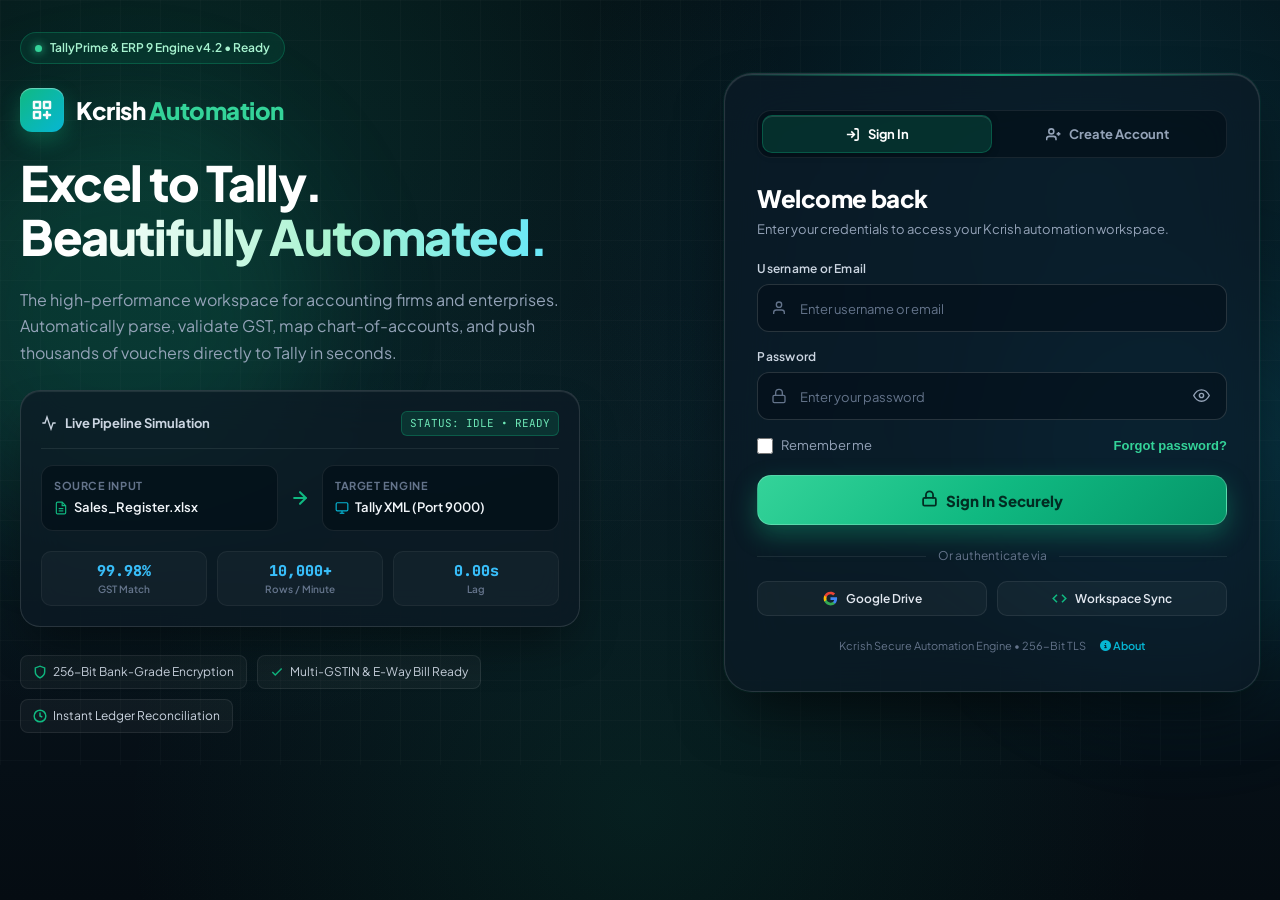
==== about.html @ c4dd58c1 "Refactor about.html structure and styles" ====
<!DOCTYPE html>
<html lang="en">
<head>
<meta charset="utf-8">
<meta name="viewport" content="width=device-width, initial-scale=1.0">
<meta name="description" content="Kcrish Automation Workspace - Architecture, Learnings & Functional Shortcuts">
<meta name="theme-color" content="#061219">
<title>Kcrish Workspace • About & Active Shortcuts</title>
<link rel="preconnect" href="https://fonts.googleapis.com">
<link rel="preconnect" href="https://fonts.gstatic.com" crossorigin>
<link href="https://fonts.googleapis.com/css2?family=Plus+Jakarta+Sans:wght@400;500;600;700;800&family=JetBrains+Mono:wght@400;600&display=swap" rel="stylesheet">
<link rel="stylesheet" href="https://cdnjs.cloudflare.com/ajax/libs/font-awesome/6.4.0/css/all.min.css">
<link rel="stylesheet" href="style.css">
<style>
/* Page-specific overrides */
.container-grid-about {
  max-width: 1300px; width: 100%; margin: 0 auto; display: grid; grid-template-columns: 1fr 1fr; gap: 24px;
}
.shortcut-table {
  width: 100%; border-collapse: collapse; margin-top: 10px; font-size: 13px;
}
.shortcut-table th, .shortcut-table td {
  padding: 10px 12px; border-bottom: 1px solid rgba(255, 255, 255, 0.06); text-align: left;
}
.shortcut-table th { color: var(--text-muted); font-size: 12px; background: rgba(3, 14, 23, 0.4); }
.shortcut-table tr:hover { background: rgba(16, 185, 129, 0.04); cursor: pointer; }
kbd {
  background: rgba(255, 255, 255, 0.1); border: 1px solid rgba(255, 255, 255, 0.2);
  padding: 3px 8px; border-radius: 6px; font-family: var(--font-mono); font-size: 11px; color: #34d399;
}
#shortcutToast {
  position: fixed; bottom: 24px; right: 24px; background: #064e3b; border: 1px solid #10b981;
  color: #ecfdf5; padding: 12px 20px; border-radius: 12px; font-size: 13px; font-weight: 600;
  box-shadow: 0 10px 25px rgba(0,0,0,0.5); display: none; z-index: 9999;
  animation: slideUp 0.3s ease;
}
@keyframes slideUp { from { transform: translateY(20px); opacity: 0; } to { transform: translateY(0); opacity: 1; } }
@media(max-width: 1000px) { .container-grid-about { grid-template-columns: 1fr; } }
</style>
</head>
<body class="page-loaded">

<!-- Permanent Locked Sidebar Injector via sidebar.js -->
<main class="main-content">
  <div class="app-container">
    
    <header class="dashboard-header">
      <div style="display: flex; align-items: center; gap: 14px;">
        <button class="sidebar-toggle-btn" id="sidebarToggle" title="Toggle Sidebar">
          <i class="fa-solid fa-bars"></i>
        </button>
        <div>
          <h1>Kcrish Automation Suite</h1>
          <p>Architecture &amp; Functional Shortcuts Hub</p>
        </div>
      </div>
      <div class="header-actions">
        <div class="sync-badge" id="userInfoDisplay">
          <span></span> <span id="userPathText">/Kcrish_Data/Users/Default/</span>
        </div>
        <button class="btn-logout" id="logoutBtnTop"><i class="fa-solid fa-right-from-bracket"></i> Logout</button>
      </div>
    </header>

    <div class="container-grid-about">
      <!-- Left Panel: Engineering Philosophy & Architecture Learnings -->
      <section class="card">
        <h3><i class="fa-solid fa-lightbulb" style="color:var(--primary)"></i> Engineering Philosophy &amp; Learnings</h3>
        <p>The <strong>Kcrish Automation Suite</strong> was architected to bridge the gap between irregular supplier spreadsheets and structured accounting databases without relying on fragile server connections.</p>
        
        <div class="highlight-box" style="background: rgba(3, 14, 23, 0.6); border-left: 4px solid var(--primary); padding: 14px 18px; border-radius: 0 12px 12px 0; margin: 16px 0; font-size: 13px; color: #cbd5e1;">
          <strong>Core Architectural Learning:</strong> Bypassing browser-to-desktop network ports in favor of <em>Client-side SheetJS Parsing + Standardized CSV Export</em> completely eliminates CORS errors and environment-specific security roadblocks.
        </div>

        <p><strong>System Stack &amp; Technologies:</strong></p>
        <div style="margin-top: 10px;">
          <span class="tech-badge" style="display: inline-block; background: rgba(6, 182, 212, 0.12); border: 1px solid rgba(6, 182, 212, 0.3); color: #67e8f9; padding: 4px 10px; border-radius: 6px; font-size: 11px; font-family: var(--font-mono); margin-right: 6px; margin-bottom: 8px;">Vanilla HTML5 &amp; CSS3</span>
          <span class="tech-badge" style="display: inline-block; background: rgba(6, 182, 212, 0.12); border: 1px solid rgba(6, 182, 212, 0.3); color: #67e8f9; padding: 4px 10px; border-radius: 6px; font-size: 11px; font-family: var(--font-mono); margin-right: 6px; margin-bottom: 8px;">SheetJS (XLSX) Engine</span>
          <span class="tech-badge" style="display: inline-block; background: rgba(6, 182, 212, 0.12); border: 1px solid rgba(6, 182, 212, 0.3); color: #67e8f9; padding: 4px 10px; border-radius: 6px; font-size: 11px; font-family: var(--font-mono); margin-right: 6px; margin-bottom: 8px;">Smart Auto-Mapper</span>
          <span class="tech-badge" style="display: inline-block; background: rgba(6, 182, 212, 0.12); border: 1px solid rgba(6, 182, 212, 0.3); color: #67e8f9; padding: 4px 10px; border-radius: 6px; font-size: 11px; font-family: var(--font-mono); margin-right: 6px; margin-bottom: 8px;">LocalStorage Sessions</span>
        </div>
      </section>

      <!-- Right Panel: Master Shortcuts Reference & Interactive Control -->
      <section class="card">
        <h3><i class="fa-solid fa-keyboard" style="color:var(--cyan)"></i> Suite Active Keyboard Shortcuts</h3>
        <p>Press any of the shortcut keys below to instantly navigate modules or trigger suite actions:</p>
        
        <table class="shortcut-table">
          <thead>
            <tr>
              <th>Module / Navigation</th>
              <th>Active Shortcut</th>
              <th>Function</th>
            </tr>
          </thead>
          <tbody>
            <tr onclick="location.href='dashboard.html'">
              <td>Dashboard</td>
              <td><kbd>Alt + D</kbd></td>
              <td>Jump to Analytics &amp; Overview</td>
            </tr>
            <tr onclick="location.href='converter.html'">
              <td>Converter</td>
              <td><kbd>Alt + C</kbd></td>
              <td>Open Excel Normalizer</td>
            </tr>
            <tr onclick="location.href='ledger.html'">
              <td>Ledgers</td>
              <td><kbd>Alt + L</kbd></td>
              <td>Manage Party Heads</td>
            </tr>
            <tr onclick="location.href='masters.html'">
              <td>Masters</td>
              <td><kbd>Alt + M</kbd></td>
              <td>Database &amp; Inventories</td>
            </tr>
            <tr onclick="location.href='purchase.html'">
              <td>Purchase Hub</td>
              <td><kbd>Alt + P</kbd></td>
              <td>Bulk Transaction Processor</td>
            </tr>
            <tr onclick="location.href='restore.html'">
              <td>Restore Hub</td>
              <td><kbd>Alt + R</kbd></td>
              <td>Session &amp; Backup Manager</td>
            </tr>
            <tr onclick="triggerLogout()">
              <td>Secure Logout</td>
              <td><kbd>Alt + Q</kbd></td>
              <td>Clear session and exit</td>
            </tr>
          </tbody>
        </table>

        <div class="highlight-box" style="border-left-color: var(--cyan); margin-top: 18px; background: rgba(3, 14, 23, 0.6); padding: 14px 18px; border-radius: 0 12px 12px 0; font-size: 13px; color: #cbd5e1;">
          <em>Tip:</em> All shortcut keys are globally active across the suite modules when using <kbd>Alt</kbd> modifier keys.
        </div>
      </section>
    </div>

  </div>
</main>

<div id="shortcutToast">Action Triggered!</div>

<script src="sidebar.js"></script>
<script>
  document.addEventListener("DOMContentLoaded", () => {
    const username = localStorage.getItem('client_username');
    const userFolder = localStorage.getItem('active_user_folder');

    if (!username) {
      window.location.href = 'index.html';
      return;
    }

    const userPathElem = document.getElementById('userPathText');
    if(userPathElem) {
      userPathElem.textContent = userFolder || '/Kcrish_Data/Users/Default/';
    }
  });

  function triggerLogout() {
    localStorage.removeItem('client_username');
    localStorage.removeItem('active_user_folder');
    window.location.href = 'index.html';
  }

  document.getElementById('logoutBtnTop')?.addEventListener('click', triggerLogout);

  // Sidebar toggle handler
  document.getElementById('sidebarToggle')?.addEventListener('click', () => {
    document.body.classList.toggle('sidebar-collapsed');
  });

  function showToast(msg) {
    const toast = document.getElementById('shortcutToast');
    if(!toast) return;
    toast.textContent = msg;
    toast.style.display = 'block';
    setTimeout(() => { toast.style.display = 'none'; }, 2000);
  }

  // Active Keyboard Shortcut Listeners (Functional Shortcuts)
  window.addEventListener('keydown', (e) => {
    if (e.altKey) {
      const key = e.key.toLowerCase();
      if (key === 'd') {
        e.preventDefault();
        showToast('Shortcut Alt+D: Opening Dashboard...');
        setTimeout(() => location.href = 'dashboard.html', 400);
      } else if (key === 'c') {
        e.preventDefault();
        showToast('Shortcut Alt+C: Opening Converter...');
        setTimeout(() => location.href = 'converter.html', 400);
      } else if (key === 'l') {
        e.preventDefault();
        showToast('Shortcut Alt+L: Opening Ledgers...');
        setTimeout(() => location.href = 'ledger.html', 400);
      } else if (key === 'm') {
        e.preventDefault();
        showToast('Shortcut Alt+M: Opening Masters...');
        setTimeout(() => location.href = 'masters.html', 400);
      } else if (key === 'p') {
        e.preventDefault();
        showToast('Shortcut Alt+P: Opening Purchase Hub...');
        setTimeout(() => location.href = 'purchase.html', 400);
      } else if (key === 'r') {
        e.preventDefault();
        showToast('Shortcut Alt+R: Opening Restore Hub...');
        setTimeout(() => location.href = 'restore.html', 400);
      } else if (key === 'q') {
        e.preventDefault();
        showToast('Shortcut Alt+Q: Logging out...');
        setTimeout(() => triggerLogout(), 400);
      }
    }
  });
</script>
</body>
</html>
---- style.css ----
:root {
  --primary: #3b82f6;
  --primary-hover: #2563eb;
  --success: #10b981;
  --success-hover: #059669;
  --cyan: #06b6d4;
  --text-dark: #f8fafc;
  --text-muted: #94a3b8;
  --text-dim: #64748b;
  --border-glass: rgba(255, 255, 255, 0.12);
  --bg-glass: rgba(15, 23, 42, 0.85);
  --card-glass: rgba(30, 41, 59, 0.65);
  --sidebar-width: 260px;
  --radius: 20px;
}

* { box-sizing: border-box; margin: 0; padding: 0; }

html, body {
  width: 100%;
  min-height: 100vh;
  overflow-x: hidden;
}

body {
  font-family: 'Inter', system-ui, -apple-system, sans-serif;
  background-color: #090d16;
  background-image: 
    radial-gradient(circle at 10% 20%, rgba(59, 130, 246, 0.15) 0%, transparent 40%),
    radial-gradient(circle at 90% 80%, rgba(16, 185, 129, 0.12) 0%, transparent 40%),
    linear-gradient(180deg, #060a12 0%, #090d16 100%);
  background-attachment: fixed;
  color: var(--text-dark);
  display: flex;
  opacity: 0;
  transform: translateY(6px);
  transition: opacity 0.35s ease, transform 0.35s ease;
}

body.page-loaded {
  opacity: 1;
  transform: translateY(0);
}

body.page-exiting {
  opacity: 0;
  transform: translateY(-6px);
}

/* PERMANENT LOCKED SIDEBAR STYLING */
.sidebar {
  width: var(--sidebar-width);
  background: rgba(10, 22, 31, 0.95);
  border-right: 1px solid var(--border-glass);
  backdrop-filter: blur(25px);
  -webkit-backdrop-filter: blur(25px);
  display: flex;
  flex-direction: column;
  padding: 20px 14px;
  position: fixed;
  top: 0;
  left: 0;
  height: 100vh;
  z-index: 50;
  overflow-y: auto;
  box-shadow: 10px 0 30px rgba(0, 0, 0, 0.5);
  transition: width 0.3s ease;
}

.brand-area {
  display: flex;
  align-items: center;
  gap: 12px;
  padding-bottom: 16px;
  border-bottom: 1px solid var(--border-glass);
  margin-bottom: 16px;
}

.brand-logo {
  width: 40px; height: 40px; border-radius: 12px;
  background: linear-gradient(135deg, #10b981, #06b6d4);
  display: flex; align-items: center; justify-content: center;
  font-weight: 800; color: #022c22; font-size: 15px;
  box-shadow: 0 6px 20px rgba(16, 185, 129, 0.3);
  flex-shrink: 0;
}

.brand-title {
  font-size: 15px; font-weight: 800; color: #fff; letter-spacing: -0.01em; white-space: nowrap;
}
.brand-subtitle {
  font-size: 10px; color: var(--text-muted); white-space: nowrap;
}

/* User Account Widget inside Sidebar */
.sidebar-user-btn {
  background: rgba(16, 185, 129, 0.08);
  border: 1px solid rgba(16, 185, 129, 0.25);
  border-radius: 12px;
  padding: 10px 12px;
  display: flex;
  align-items: center;
  justify-content: space-between;
  cursor: pointer;
  transition: all 0.2s;
  margin-bottom: 16px;
  color: #6ee7b7;
  font-family: inherit;
  width: 100%;
}
.sidebar-user-btn:hover {
  background: rgba(16, 185, 129, 0.15);
  border-color: rgba(16, 185, 129, 0.4);
  color: #fff;
}
.user-info-left {
  display: flex; align-items: center; gap: 8px; overflow: hidden;
}
.user-avatar-icon {
  width: 28px; height: 28px; border-radius: 50%; background: rgba(6, 182, 212, 0.2);
  display: flex; align-items: center; justify-content: center; color: var(--cyan); font-size: 12px; flex-shrink: 0;
}
.user-name-text {
  font-size: 12px; font-weight: 700; white-space: nowrap; overflow: hidden; text-overflow: ellipsis; max-width: 110px;
}

/* Sidebar Menu Navigation */
.menu-section-title {
  font-size: 9px; text-transform: uppercase; letter-spacing: 0.1em; color: var(--text-dim); font-weight: 700; margin: 8px 0 6px 8px;
}

.sidebar-nav {
  display: flex;
  flex-direction: column;
  gap: 4px;
}

.sidebar-link {
  display: flex;
  align-items: center;
  gap: 12px;
  padding: 10px 12px;
  border-radius: 10px;
  color: var(--text-muted);
  font-size: 13px;
  font-weight: 600;
  text-decoration: none;
  transition: all 0.2s ease;
  border: 1px solid transparent;
  white-space: nowrap;
}

.sidebar-link i {
  font-size: 14px;
  width: 18px;
  text-align: center;
  color: var(--text-dim);
  transition: color 0.2s;
  flex-shrink: 0;
}

.sidebar-link:hover, .sidebar-link.active {
  background: rgba(16, 185, 129, 0.12);
  border-color: rgba(16, 185, 129, 0.35);
  color: #fff;
}

.sidebar-link:hover i, .sidebar-link.active i {
  color: #34d399;
}

/* Sidebar Collapse Modifier (Icon-Only Mode via Toggle) */
body.sidebar-collapsed .sidebar {
  width: 72px;
  padding: 16px 8px;
}
body.sidebar-collapsed .brand-title,
body.sidebar-collapsed .brand-subtitle,
body.sidebar-collapsed .menu-section-title,
body.sidebar-collapsed .sidebar-link span,
body.sidebar-collapsed .user-name-text,
body.sidebar-collapsed .sidebar-user-btn i:last-child {
  display: none !important;
}
body.sidebar-collapsed .main-content {
  margin-left: 72px;
}
body.sidebar-collapsed .sidebar-user-btn {
  justify-content: center;
  padding: 10px;
}
body.sidebar-collapsed .sidebar-link {
  justify-content: center;
  padding: 11px;
}
body.sidebar-collapsed .brand-area {
  justify-content: center;
}

/* MAIN CONTENT CONTAINER */
.main-content {
  margin-left: var(--sidebar-width);
  flex: 1;
  display: flex;
  flex-direction: column;
  min-height: 100vh;
  padding: 28px;
  box-sizing: border-box;
  transition: margin-left 0.3s ease;
  max-width: calc(100% - var(--sidebar-width));
}

body.sidebar-collapsed .main-content {
  max-width: calc(100% - 72px);
}

.app-container { 
  width: 100%; 
  max-width: 1300px; 
  margin: 0 auto; 
  position: relative;
  z-index: 2;
  box-sizing: border-box;
  animation: pageSlideUp 0.5s cubic-bezier(0.16, 1, 0.3, 1) forwards;
}

@keyframes pageSlideUp {
  from { opacity: 0; transform: translateY(15px); }
  to { opacity: 1; transform: translateY(0); }
}

/* TOP HEADER BAR */
.dashboard-header {
  background: var(--bg-glass);
  backdrop-filter: blur(16px);
  -webkit-backdrop-filter: blur(16px);
  color: white; 
  padding: 20px 32px; 
  border-radius: var(--radius);
  display: flex; 
  justify-content: space-between; 
  align-items: center; 
  margin-bottom: 24px;
  box-shadow: 0 10px 30px rgba(0, 0, 0, 0.4);
  border: 1px solid var(--border-glass);
  width: 100%;
  box-sizing: border-box;
}

.sidebar-toggle-btn {
  background: rgba(255, 255, 255, 0.06);
  border: 1px solid var(--border-glass);
  color: var(--text-dark);
  width: 36px; height: 36px;
  border-radius: 10px;
  cursor: pointer;
  display: flex; align-items: center; justify-content: center;
  transition: background 0.2s;
  margin-right: 14px;
}
.sidebar-toggle-btn:hover { background: rgba(255, 255, 255, 0.12); }

.dashboard-header h1 { font-size: 20px; font-weight: 600; margin: 0 0 4px 0; color: #ffffff; }
.dashboard-header p { margin: 0; font-size: 13px; color: var(--text-muted); }

.header-actions { display: flex; align-items: center; gap: 14px; }
.sync-badge {
  background: rgba(16, 185, 129, 0.1); 
  padding: 7px 16px; 
  border-radius: 30px;
  font-size: 12px; 
  font-weight: 500; 
  display: flex; 
  align-items: center; 
  gap: 8px; 
  color: #34d399;
  border: 1px solid rgba(52, 211, 153, 0.2);
}
.sync-badge span { width: 8px; height: 8px; background: #34d399; border-radius: 50%; box-shadow: 0 0 10px #34d399; }

.btn-logout {
  background: rgba(239, 68, 68, 0.15); 
  color: #fca5a5; 
  border: 1px solid rgba(239, 68, 68, 0.3);
  padding: 8px 16px; 
  border-radius: 10px; 
  cursor: pointer; 
  font-weight: 600; 
  font-size: 12px;
  transition: all 0.3s cubic-bezier(0.4, 0, 0.2, 1);
}
.btn-logout:hover { background: #dc2626; color: white; transform: translateY(-2px); box-shadow: 0 6px 16px rgba(220, 38, 38, 0.4); }

/* MAIN GLASS CARD */
.card { 
  background: var(--card-glass); 
  backdrop-filter: blur(20px); 
  -webkit-backdrop-filter: blur(20px);
  border-radius: var(--radius); 
  border: 1px solid var(--border-glass); 
  padding: 36px; 
  width: 100%; 
  box-sizing: border-box;
  box-shadow: 0 20px 40px rgba(0, 0, 0, 0.5);
}

/* MENU GRID & HIGHLY ANIMATED CARDS */
.menu-grid {
  display: grid;
  grid-template-columns: repeat(auto-fit, minmax(260px, 1fr));
  gap: 22px;
  margin-top: 24px;
}

.menu-card {
  background: rgba(255, 255, 255, 0.03);
  border: 1px solid rgba(255, 255, 255, 0.07);
  border-radius: 16px;
  padding: 36px 24px;
  text-align: center;
  cursor: pointer;
  transition: all 0.4s cubic-bezier(0.16, 1, 0.3, 1);
  text-decoration: none;
  color: #ffffff;
  display: flex;
  flex-direction: column;
  align-items: center;
  box-shadow: 0 4px 20px rgba(0,0,0,0.1);
  backdrop-filter: blur(10px);
  position: relative;
  overflow: hidden;
}

.menu-card:hover {
  transform: translateY(-8px) scale(1.02);
  border-color: rgba(59, 130, 246, 0.6);
  background: rgba(255, 255, 255, 0.07);
  box-shadow: 0 20px 40px rgba(59, 130, 246, 0.25);
}

.menu-card .icon-box {
  width: 64px; 
  height: 64px;
  background: linear-gradient(135deg, #10b981, #047857);
  color: white;
  border-radius: 50%;
  display: flex; 
  align-items: center; 
  justify-content: center;
  font-size: 24px;
  margin-bottom: 20px;
  box-shadow: 0 8px 20px rgba(16, 185, 129, 0.3);
  transition: transform 0.4s cubic-bezier(0.16, 1, 0.3, 1);
}

.menu-card:hover .icon-box { 
  transform: scale(1.12) rotate(6deg); 
}

.menu-card.blue .icon-box {
  background: linear-gradient(135deg, #3b82f6, #1d4ed8);
  box-shadow: 0 8px 20px rgba(59, 130, 246, 0.3);
}

.menu-card h3 { 
  margin: 0 0 10px 0; 
  font-size: 17px; 
  font-weight: 600; 
  color: #ffffff; 
}

.menu-card p { 
  margin: 0; 
  font-size: 13px; 
  color: var(--text-muted); 
  line-height: 1.5; 
}

/* SHARED INTERIOR COMPONENTS */
.step-box {
  background: rgba(255, 255, 255, 0.03); 
  border: 1px solid rgba(255, 255, 255, 0.07); 
  border-radius: 12px;
  padding: 18px 22px; 
  margin-bottom: 24px; 
  display: flex; 
  justify-content: space-between; 
  align-items: center;
}
.step-box span { font-size: 14px; font-weight: 500; color: #f1f5f9; }

.btn-template {
  background: rgba(255, 255, 255, 0.06); 
  border: 1px solid rgba(255, 255, 255, 0.12); 
  padding: 9px 18px; 
  border-radius: 10px;
  cursor: pointer; 
  font-weight: 600; 
  font-size: 13px; 
  color: #60a5fa; 
  display: flex; 
  align-items: center; 
  gap: 8px;
  transition: all 0.25s ease;
  text-decoration: none;
}
.btn-template:hover { background: rgba(59, 130, 246, 0.2); border-color: #3b82f6; color: #93c5fd; transform: translateY(-1px); }

.dropzone {
  border: 2px dashed rgba(255, 255, 255, 0.15); 
  border-radius: 14px; 
  padding: 56px 20px;
  text-align: center; 
  cursor: pointer; 
  background: rgba(255, 255, 255, 0.01); 
  transition: all 0.3s ease; 
  width: 100%;
}
.dropzone:hover { border-color: #10b981; background: rgba(16, 185, 129, 0.04); transform: scale(1.005); }
.dropzone input { display: none; }
.dropzone .icon { font-size: 42px; color: #34d399; margin-bottom: 14px; transition: transform 0.3s ease; }
.dropzone:hover .icon { transform: translateY(-4px); }
.dropzone .msg { font-size: 15px; color: #cbd5e1; font-weight: 500; }
.file-name { margin-top: 12px; font-size: 13px; font-weight: 600; color: #34d399; }

.options-box {
  margin-top: 20px; padding: 18px 22px; background: rgba(255, 255, 255, 0.03); 
  border: 1px solid rgba(255, 255, 255, 0.07);
  border-radius: 12px; display: flex; align-items: center; gap: 14px; font-size: 14px; width: 100%; color: #e2e8f0;
}
.options-box input[type="checkbox"] { width: 18px; height: 18px; cursor: pointer; accent-color: #10b981; }

.btn-action {
  width: 100%; background: linear-gradient(135deg, #10b981, #047857); color: white; border: none; padding: 16px;
  border-radius: 12px; font-size: 15px; font-weight: 600; cursor: pointer; margin-top: 24px;
  display: flex; justify-content: center; align-items: center; gap: 10px;
  box-shadow: 0 8px 25px rgba(16, 185, 129, 0.25);
  transition: all 0.3s cubic-bezier(0.16, 1, 0.3, 1);
}
.btn-action:hover { transform: translateY(-3px); box-shadow: 0 12px 30px rgba(16, 185, 129, 0.4); filter: brightness(1.1); }
.btn-action.blue { background: linear-gradient(135deg, #3b82f6, #1d4ed8); box-shadow: 0 8px 25px rgba(59, 130, 246, 0.25); }
.btn-action.blue:hover { box-shadow: 0 12px 30px rgba(59, 130, 246, 0.4); }

.alert { margin-top: 20px; padding: 16px; border-radius: 10px; font-size: 13px; font-weight: 500; display: none; animation: fadeInAlert 0.3s ease; }
@keyframes fadeInAlert { from { opacity: 0; transform: translateY(-5px); } to { opacity: 1; transform: translateY(0); } }
.alert-success { background: rgba(16, 185, 129, 0.15); color: #34d399; border: 1px solid rgba(16, 185, 129, 0.3); }
.alert-error { background: rgba(239, 68, 68, 0.15); color: #fca5a5; border: 1px solid rgba(239, 68, 68, 0.3); }

.preview-table-box {
  margin-top: 24px; max-height: 400px; overflow-x: auto; overflow-y: auto;
  border: 1px solid rgba(255, 255, 255, 0.08); border-radius: 12px; display: none; width: 100%;
}
table { width: 100%; border-collapse: collapse; font-size: 13px; text-align: left; }
th, td { padding: 14px 18px; border-bottom: 1px solid rgba(255, 255, 255, 0.07); white-space: nowrap; }
th { background: rgba(15, 23, 42, 0.9); position: sticky; top: 0; color: #f8fafc; font-weight: 600; z-index: 2; }
td { color: #cbd5e1; }

/* Modal Box styling for Profile/Settings */
.modal-overlay {
  position: fixed; inset: 0; background: rgba(0, 0, 0, 0.7); backdrop-filter: blur(8px);
  display: none; align-items: center; justify-content: center; z-index: 100; padding: 16px;
}
.modal-overlay.open { display: flex; }
.modal-box {
  background: #091722; border: 1px solid var(--border-glass); border-radius: 20px;
  width: 100%; max-width: 400px; padding: 28px; box-shadow: 0 25px 50px rgba(0,0,0,0.7); position: relative;
}
.modal-close-btn {
  position: absolute; top: 16px; right: 16px; background: rgba(255, 255, 255, 0.06); border: none; color: #94a3b8;
  width: 32px; height: 32px; border-radius: 50%; cursor: pointer; display: flex; align-items: center; justify-content: center;
}
.form-group { margin-bottom: 14px; }
.form-label { display: block; font-size: 11px; font-weight: 600; color: #cbd5e1; margin-bottom: 6px; }
.form-input {
  width: 100%; height: 42px; border-radius: 10px; border: 1px solid var(--border-glass);
  background: rgba(3,14,23,0.6); color: #fff; padding: 0 12px; font-size: 13px; outline: none;
}
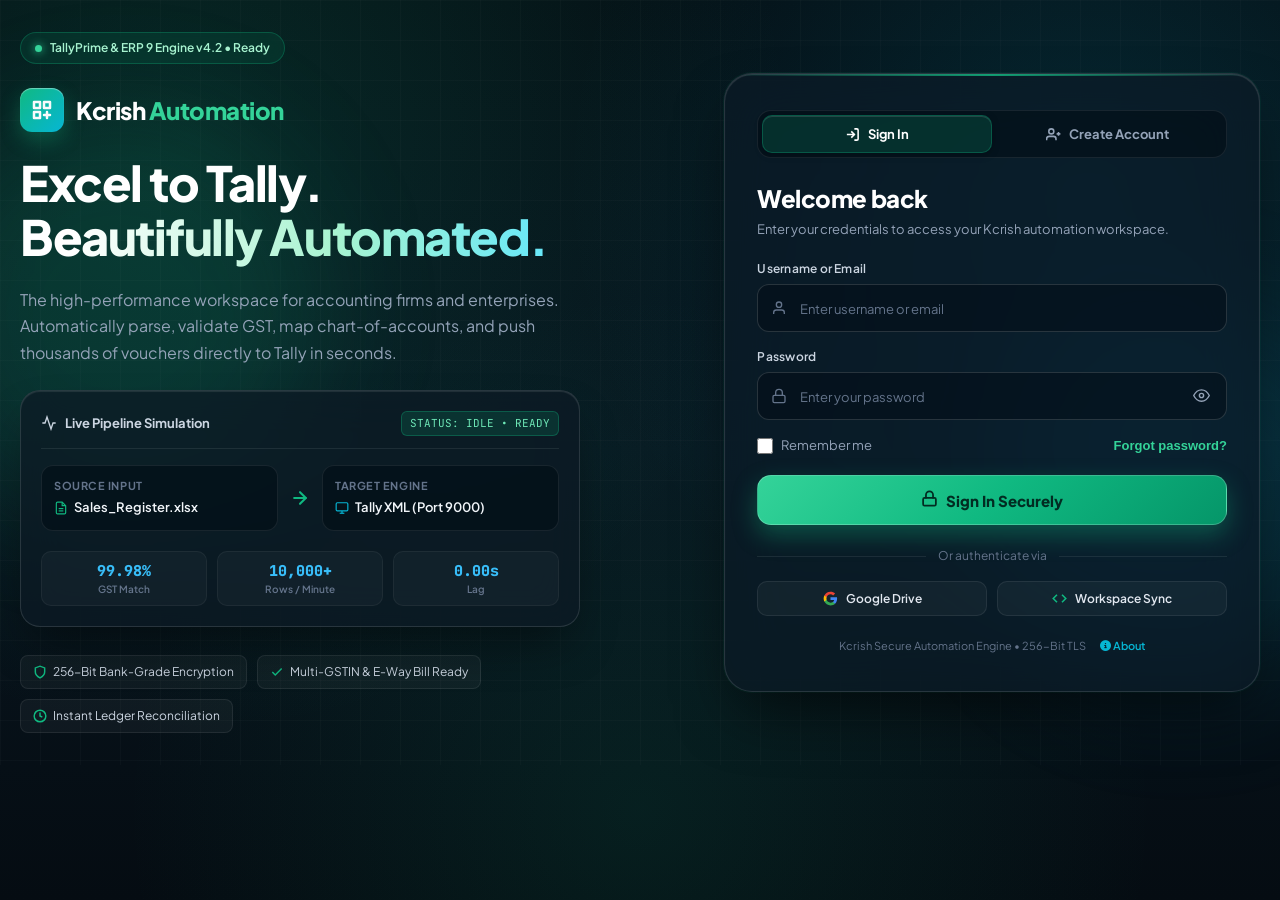
==== commit 4196874e: "Update about.html" ====
--- a/about.html
+++ b/about.html
@@ -44,7 +44,7 @@
 <main class="main-content">
   <div class="app-container">
     
-    <header class="dashboard-header">
+  <header class="dashboard-header">
       <div style="display: flex; align-items: center; gap: 14px;">
         <button class="sidebar-toggle-btn" id="sidebarToggle" title="Toggle Sidebar">
           <i class="fa-solid fa-bars"></i>
@@ -54,11 +54,11 @@
           <p>Architecture &amp; Functional Shortcuts Hub</p>
         </div>
       </div>
-      <div class="header-actions">
-        <div class="sync-badge" id="userInfoDisplay">
+      <div class="header-actions" style="display: flex; align-items: center; gap: 12px; flex-wrap: wrap;">
+        <div class="sync-badge" id="userInfoDisplay" style="white-space: nowrap;">
           <span></span> <span id="userPathText">/Kcrish_Data/Users/Default/</span>
         </div>
-        <button class="btn-logout" id="logoutBtnTop"><i class="fa-solid fa-right-from-bracket"></i> Logout</button>
+        <button class="btn-logout" id="logoutBtnTop" style="white-space: nowrap;"><i class="fa-solid fa-right-from-bracket"></i> Logout</button>
       </div>
     </header>
 
--- a/style.css
+++ b/style.css
@@ -32,19 +32,9 @@
   background-attachment: fixed;
   color: var(--text-dark);
   display: flex;
-  opacity: 0;
-  transform: translateY(6px);
-  transition: opacity 0.35s ease, transform 0.35s ease;
-}
-
-body.page-loaded {
   opacity: 1;
-  transform: translateY(0);
-}
-
-body.page-exiting {
-  opacity: 0;
-  transform: translateY(-6px);
+  transform: none;
+  transition: none;
 }
 
 /* PERMANENT LOCKED SIDEBAR STYLING */
@@ -221,12 +211,6 @@
   position: relative;
   z-index: 2;
   box-sizing: border-box;
-  animation: pageSlideUp 0.5s cubic-bezier(0.16, 1, 0.3, 1) forwards;
-}
-
-@keyframes pageSlideUp {
-  from { opacity: 0; transform: translateY(15px); }
-  to { opacity: 1; transform: translateY(0); }
 }
 
 /* TOP HEADER BAR */
@@ -319,7 +303,7 @@
   padding: 36px 24px;
   text-align: center;
   cursor: pointer;
-  transition: all 0.4s cubic-bezier(0.16, 1, 0.3, 1);
+  transition: all 0.3s ease;
   text-decoration: none;
   color: #ffffff;
   display: flex;
@@ -332,10 +316,10 @@
 }
 
 .menu-card:hover {
-  transform: translateY(-8px) scale(1.02);
+  transform: translateY(-6px);
   border-color: rgba(59, 130, 246, 0.6);
   background: rgba(255, 255, 255, 0.07);
-  box-shadow: 0 20px 40px rgba(59, 130, 246, 0.25);
+  box-shadow: 0 15px 30px rgba(59, 130, 246, 0.2);
 }
 
 .menu-card .icon-box {
@@ -350,11 +334,6 @@
   font-size: 24px;
   margin-bottom: 20px;
   box-shadow: 0 8px 20px rgba(16, 185, 129, 0.3);
-  transition: transform 0.4s cubic-bezier(0.16, 1, 0.3, 1);
-}
-
-.menu-card:hover .icon-box { 
-  transform: scale(1.12) rotate(6deg); 
 }
 
 .menu-card.blue .icon-box {
@@ -401,10 +380,10 @@
   display: flex; 
   align-items: center; 
   gap: 8px;
-  transition: all 0.25s ease;
+  transition: all 0.2s ease;
   text-decoration: none;
 }
-.btn-template:hover { background: rgba(59, 130, 246, 0.2); border-color: #3b82f6; color: #93c5fd; transform: translateY(-1px); }
+.btn-template:hover { background: rgba(59, 130, 246, 0.2); border-color: #3b82f6; color: #93c5fd; }
 
 .dropzone {
   border: 2px dashed rgba(255, 255, 255, 0.15); 
@@ -413,13 +392,12 @@
   text-align: center; 
   cursor: pointer; 
   background: rgba(255, 255, 255, 0.01); 
-  transition: all 0.3s ease; 
+  transition: all 0.2s ease; 
   width: 100%;
 }
-.dropzone:hover { border-color: #10b981; background: rgba(16, 185, 129, 0.04); transform: scale(1.005); }
+.dropzone:hover { border-color: #10b981; background: rgba(16, 185, 129, 0.04); }
 .dropzone input { display: none; }
-.dropzone .icon { font-size: 42px; color: #34d399; margin-bottom: 14px; transition: transform 0.3s ease; }
-.dropzone:hover .icon { transform: translateY(-4px); }
+.dropzone .icon { font-size: 42px; color: #34d399; margin-bottom: 14px; }
 .dropzone .msg { font-size: 15px; color: #cbd5e1; font-weight: 500; }
 .file-name { margin-top: 12px; font-size: 13px; font-weight: 600; color: #34d399; }
 
@@ -435,14 +413,12 @@
   border-radius: 12px; font-size: 15px; font-weight: 600; cursor: pointer; margin-top: 24px;
   display: flex; justify-content: center; align-items: center; gap: 10px;
   box-shadow: 0 8px 25px rgba(16, 185, 129, 0.25);
-  transition: all 0.3s cubic-bezier(0.16, 1, 0.3, 1);
-}
-.btn-action:hover { transform: translateY(-3px); box-shadow: 0 12px 30px rgba(16, 185, 129, 0.4); filter: brightness(1.1); }
+  transition: all 0.2s ease;
+}
+.btn-action:hover { transform: translateY(-2px); filter: brightness(1.1); }
 .btn-action.blue { background: linear-gradient(135deg, #3b82f6, #1d4ed8); box-shadow: 0 8px 25px rgba(59, 130, 246, 0.25); }
-.btn-action.blue:hover { box-shadow: 0 12px 30px rgba(59, 130, 246, 0.4); }
-
-.alert { margin-top: 20px; padding: 16px; border-radius: 10px; font-size: 13px; font-weight: 500; display: none; animation: fadeInAlert 0.3s ease; }
-@keyframes fadeInAlert { from { opacity: 0; transform: translateY(-5px); } to { opacity: 1; transform: translateY(0); } }
+
+.alert { margin-top: 20px; padding: 16px; border-radius: 10px; font-size: 13px; font-weight: 500; display: none; }
 .alert-success { background: rgba(16, 185, 129, 0.15); color: #34d399; border: 1px solid rgba(16, 185, 129, 0.3); }
 .alert-error { background: rgba(239, 68, 68, 0.15); color: #fca5a5; border: 1px solid rgba(239, 68, 68, 0.3); }
 
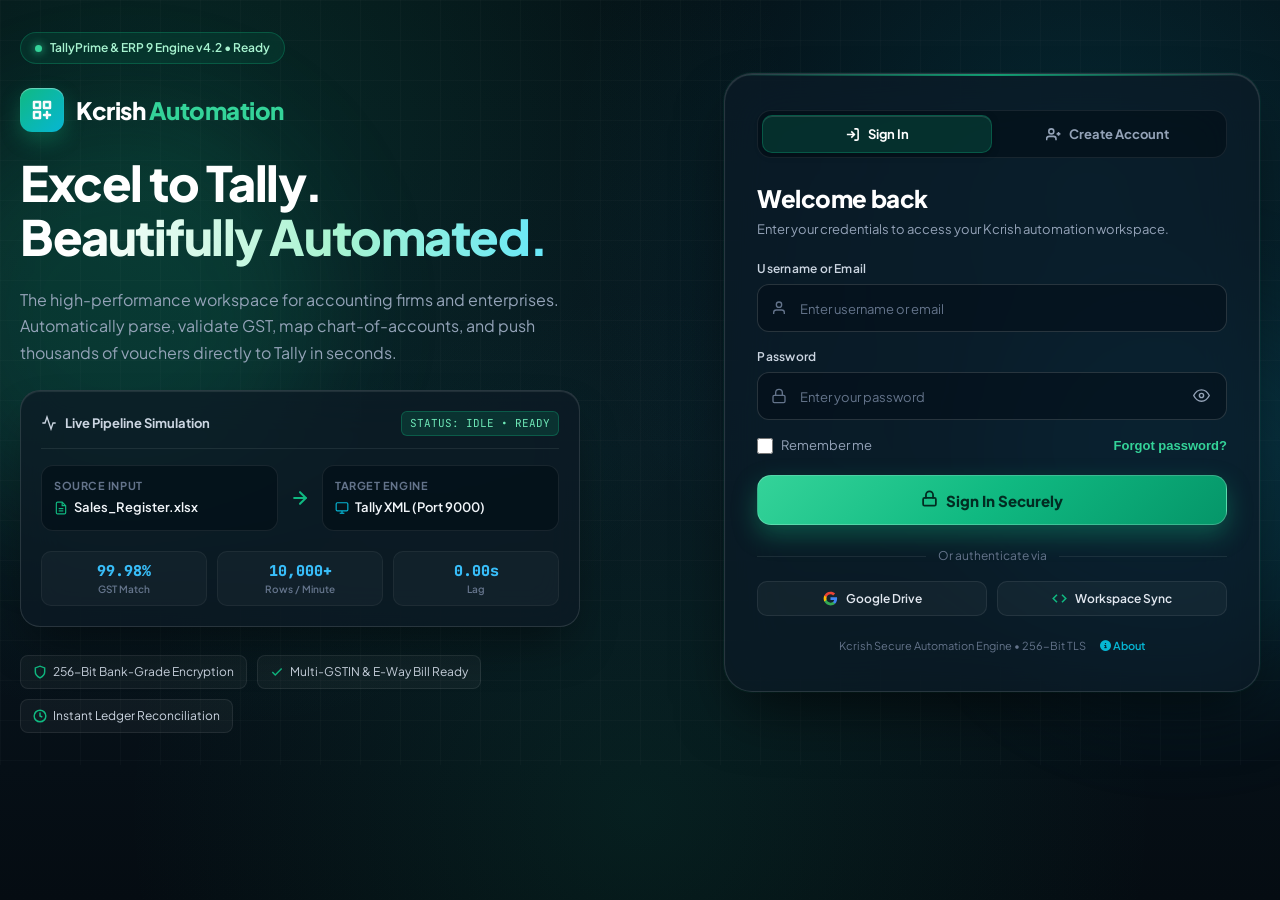
==== commit 7e60be3d: "Update about.html" ====
--- a/about.html
+++ b/about.html
@@ -44,21 +44,13 @@
 <main class="main-content">
   <div class="app-container">
     
-  <header class="dashboard-header">
-      <div style="display: flex; align-items: center; gap: 14px;">
-        <button class="sidebar-toggle-btn" id="sidebarToggle" title="Toggle Sidebar">
-          <i class="fa-solid fa-bars"></i>
-        </button>
-        <div>
-          <h1>Kcrish Automation Suite</h1>
-          <p>Architecture &amp; Functional Shortcuts Hub</p>
-        </div>
-      </div>
-      <div class="header-actions" style="display: flex; align-items: center; gap: 12px; flex-wrap: wrap;">
-        <div class="sync-badge" id="userInfoDisplay" style="white-space: nowrap;">
-          <span></span> <span id="userPathText">/Kcrish_Data/Users/Default/</span>
-        </div>
-        <button class="btn-logout" id="logoutBtnTop" style="white-space: nowrap;"><i class="fa-solid fa-right-from-bracket"></i> Logout</button>
+    <header class="dashboard-header" style="display: flex; align-items: center; gap: 14px;">
+      <button class="sidebar-toggle-btn" id="sidebarToggle" title="Toggle Sidebar">
+        <i class="fa-solid fa-bars"></i>
+      </button>
+      <div>
+        <h1 style="margin: 0; font-size: 20px;">Kcrish Automation Suite</h1>
+        <p style="margin: 0; font-size: 13px; color: var(--text-muted);">Architecture &amp; Functional Shortcuts Hub</p>
       </div>
     </header>
 
@@ -148,16 +140,9 @@
 <script>
   document.addEventListener("DOMContentLoaded", () => {
     const username = localStorage.getItem('client_username');
-    const userFolder = localStorage.getItem('active_user_folder');
-
     if (!username) {
       window.location.href = 'index.html';
       return;
-    }
-
-    const userPathElem = document.getElementById('userPathText');
-    if(userPathElem) {
-      userPathElem.textContent = userFolder || '/Kcrish_Data/Users/Default/';
     }
   });
 
@@ -166,8 +151,6 @@
     localStorage.removeItem('active_user_folder');
     window.location.href = 'index.html';
   }
-
-  document.getElementById('logoutBtnTop')?.addEventListener('click', triggerLogout);
 
   // Sidebar toggle handler
   document.getElementById('sidebarToggle')?.addEventListener('click', () => {
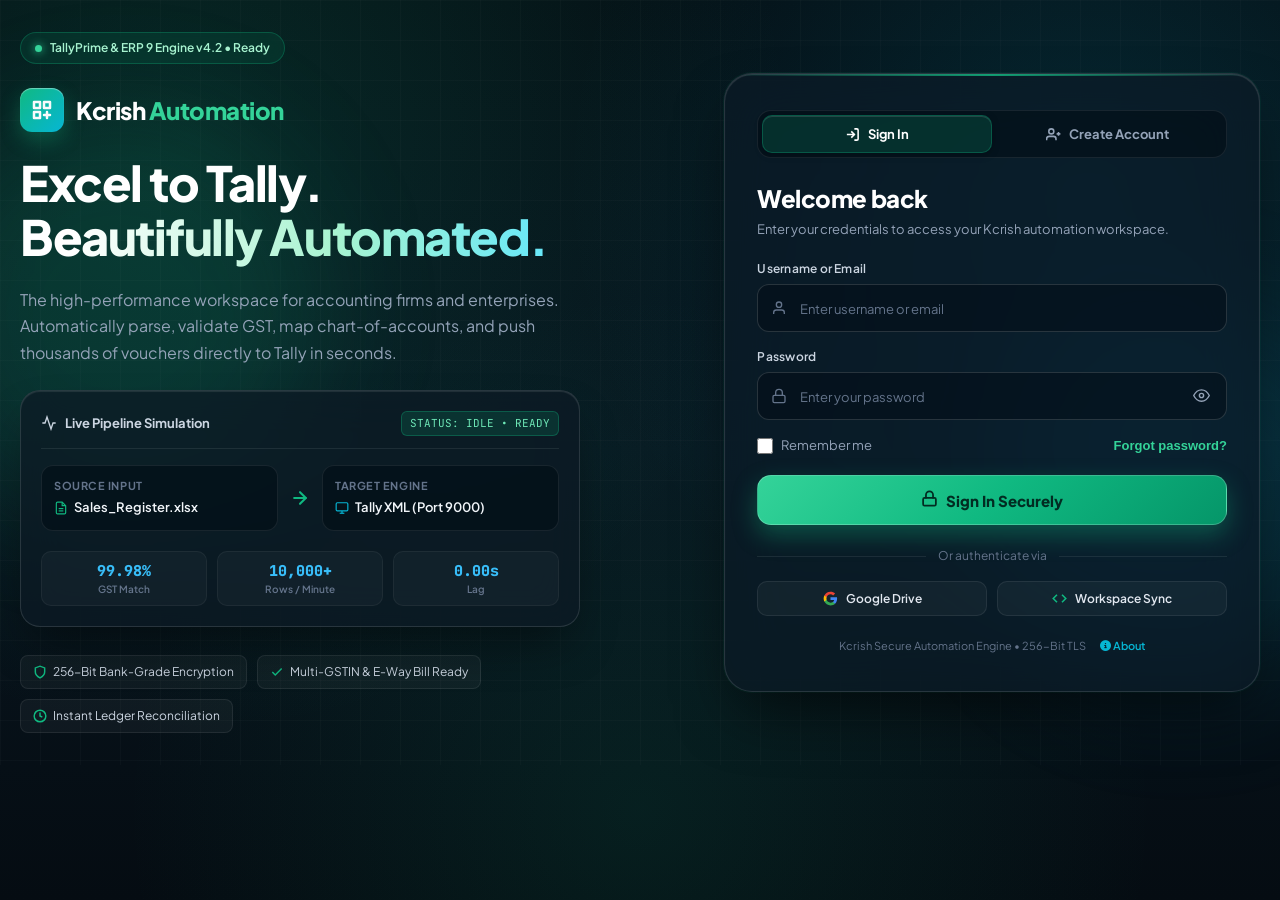
==== commit f9818a66: "Update about.html" ====
--- a/about.html
+++ b/about.html
@@ -1,82 +1,87 @@
 <!DOCTYPE html>
-<html lang="en">
+<html lang="hi">
 <head>
-<meta charset="utf-8">
-<meta name="viewport" content="width=device-width, initial-scale=1.0">
-<meta name="description" content="Kcrish Automation Workspace - Architecture, Learnings & Functional Shortcuts">
-<meta name="theme-color" content="#061219">
-<title>Kcrish Workspace • About & Active Shortcuts</title>
-<link rel="preconnect" href="https://fonts.googleapis.com">
-<link rel="preconnect" href="https://fonts.gstatic.com" crossorigin>
-<link href="https://fonts.googleapis.com/css2?family=Plus+Jakarta+Sans:wght@400;500;600;700;800&family=JetBrains+Mono:wght@400;600&display=swap" rel="stylesheet">
-<link rel="stylesheet" href="https://cdnjs.cloudflare.com/ajax/libs/font-awesome/6.4.0/css/all.min.css">
-<link rel="stylesheet" href="style.css">
-<style>
-/* Page-specific overrides */
-.container-grid-about {
-  max-width: 1300px; width: 100%; margin: 0 auto; display: grid; grid-template-columns: 1fr 1fr; gap: 24px;
-}
-.shortcut-table {
-  width: 100%; border-collapse: collapse; margin-top: 10px; font-size: 13px;
-}
-.shortcut-table th, .shortcut-table td {
-  padding: 10px 12px; border-bottom: 1px solid rgba(255, 255, 255, 0.06); text-align: left;
-}
-.shortcut-table th { color: var(--text-muted); font-size: 12px; background: rgba(3, 14, 23, 0.4); }
-.shortcut-table tr:hover { background: rgba(16, 185, 129, 0.04); cursor: pointer; }
-kbd {
-  background: rgba(255, 255, 255, 0.1); border: 1px solid rgba(255, 255, 255, 0.2);
-  padding: 3px 8px; border-radius: 6px; font-family: var(--font-mono); font-size: 11px; color: #34d399;
-}
-#shortcutToast {
-  position: fixed; bottom: 24px; right: 24px; background: #064e3b; border: 1px solid #10b981;
-  color: #ecfdf5; padding: 12px 20px; border-radius: 12px; font-size: 13px; font-weight: 600;
-  box-shadow: 0 10px 25px rgba(0,0,0,0.5); display: none; z-index: 9999;
-  animation: slideUp 0.3s ease;
-}
-@keyframes slideUp { from { transform: translateY(20px); opacity: 0; } to { transform: translateY(0); opacity: 1; } }
-@media(max-width: 1000px) { .container-grid-about { grid-template-columns: 1fr; } }
-</style>
+  <meta charset="UTF-8" />
+  <meta name="viewport" content="width=device-width, initial-scale=1.0" />
+  <title>Kcrish Workspace • About & Active Shortcuts</title>
+  <link href="https://fonts.googleapis.com/css2?family=Inter:wght@400;500;600;700&display=swap" rel="stylesheet">
+  <link rel="stylesheet" href="https://cdnjs.cloudflare.com/ajax/libs/font-awesome/6.4.0/css/all.min.css">
+  <link rel="stylesheet" href="style.css">
+  <style>
+    /* Page-specific overrides */
+    .container-grid-about {
+      width: 100%; display: grid; grid-template-columns: 1fr 1fr; gap: 20px;
+    }
+    .shortcut-table {
+      width: 100%; border-collapse: collapse; margin-top: 10px; font-size: 13px;
+    }
+    .shortcut-table th, .shortcut-table td {
+      padding: 10px 12px; border-bottom: 1px solid #f1f5f9; text-align: left;
+    }
+    .shortcut-table th { color: #334155; font-size: 12px; background: #f8fafc; font-weight: 700; }
+    .shortcut-table tr:hover { background: #f8fafc; cursor: pointer; }
+    kbd {
+      background: #f1f5f9; border: 1px solid #cbd5e1;
+      padding: 3px 8px; border-radius: 6px; font-family: monospace; font-size: 11px; color: #059669; font-weight: 600;
+    }
+    #shortcutToast {
+      position: fixed; bottom: 24px; right: 24px; background: #064e3b; border: 1px solid #10b981;
+      color: #ecfdf5; padding: 12px 20px; border-radius: 12px; font-size: 13px; font-weight: 600;
+      box-shadow: 0 10px 25px rgba(0,0,0,0.15); display: none; z-index: 9999;
+      animation: slideUp 0.3s ease;
+    }
+    @keyframes slideUp { from { transform: translateY(20px); opacity: 0; } to { transform: translateY(0); opacity: 1; } }
+    @media(max-width: 1000px) { .container-grid-about { grid-template-columns: 1fr; } }
+  </style>
 </head>
-<body class="page-loaded">
+<body>
 
 <!-- Permanent Locked Sidebar Injector via sidebar.js -->
 <main class="main-content">
   <div class="app-container">
     
-    <header class="dashboard-header" style="display: flex; align-items: center; gap: 14px;">
-      <button class="sidebar-toggle-btn" id="sidebarToggle" title="Toggle Sidebar">
-        <i class="fa-solid fa-bars"></i>
-      </button>
-      <div>
-        <h1 style="margin: 0; font-size: 20px;">Kcrish Automation Suite</h1>
-        <p style="margin: 0; font-size: 13px; color: var(--text-muted);">Architecture &amp; Functional Shortcuts Hub</p>
+    <div class="dashboard-header">
+      <div style="display: flex; align-items: center; gap: 14px;">
+        <button class="sidebar-toggle-btn" id="sidebarToggle" title="Toggle Sidebar">
+          <i class="fa-solid fa-bars"></i>
+        </button>
+        <div>
+          <h1>Kcrish Automation Suite</h1>
+          <p>Architecture &amp; Functional Shortcuts Hub</p>
+        </div>
       </div>
-    </header>
+      <div class="header-actions">
+        <div class="sync-badge"><span></span> Live Sync</div>
+      </div>
+    </div>
 
     <div class="container-grid-about">
       <!-- Left Panel: Engineering Philosophy & Architecture Learnings -->
       <section class="card">
-        <h3><i class="fa-solid fa-lightbulb" style="color:var(--primary)"></i> Engineering Philosophy &amp; Learnings</h3>
-        <p>The <strong>Kcrish Automation Suite</strong> was architected to bridge the gap between irregular supplier spreadsheets and structured accounting databases without relying on fragile server connections.</p>
+        <h3 style="font-size: 15px; font-weight: 700; color: #0f172a; margin-bottom: 12px; display: flex; align-items: center; gap: 8px;">
+          <i class="fa-solid fa-lightbulb" style="color:var(--primary)"></i> Engineering Philosophy &amp; Learnings
+        </h3>
+        <p style="font-size: 13px; color: #475569; line-height: 1.5;">The <strong>Kcrish Automation Suite</strong> was architected to bridge the gap between irregular supplier spreadsheets and structured accounting databases without relying on fragile server connections.</p>
         
-        <div class="highlight-box" style="background: rgba(3, 14, 23, 0.6); border-left: 4px solid var(--primary); padding: 14px 18px; border-radius: 0 12px 12px 0; margin: 16px 0; font-size: 13px; color: #cbd5e1;">
+        <div class="highlight-box" style="background: #f8fafc; border-left: 4px solid var(--primary); padding: 12px 16px; border-radius: 0 8px 8px 0; margin: 16px 0; font-size: 13px; color: #334155; border-top: 1px solid #e2e8f0; border-right: 1px solid #e2e8f0; border-bottom: 1px solid #e2e8f0;">
           <strong>Core Architectural Learning:</strong> Bypassing browser-to-desktop network ports in favor of <em>Client-side SheetJS Parsing + Standardized CSV Export</em> completely eliminates CORS errors and environment-specific security roadblocks.
         </div>
 
-        <p><strong>System Stack &amp; Technologies:</strong></p>
-        <div style="margin-top: 10px;">
-          <span class="tech-badge" style="display: inline-block; background: rgba(6, 182, 212, 0.12); border: 1px solid rgba(6, 182, 212, 0.3); color: #67e8f9; padding: 4px 10px; border-radius: 6px; font-size: 11px; font-family: var(--font-mono); margin-right: 6px; margin-bottom: 8px;">Vanilla HTML5 &amp; CSS3</span>
-          <span class="tech-badge" style="display: inline-block; background: rgba(6, 182, 212, 0.12); border: 1px solid rgba(6, 182, 212, 0.3); color: #67e8f9; padding: 4px 10px; border-radius: 6px; font-size: 11px; font-family: var(--font-mono); margin-right: 6px; margin-bottom: 8px;">SheetJS (XLSX) Engine</span>
-          <span class="tech-badge" style="display: inline-block; background: rgba(6, 182, 212, 0.12); border: 1px solid rgba(6, 182, 212, 0.3); color: #67e8f9; padding: 4px 10px; border-radius: 6px; font-size: 11px; font-family: var(--font-mono); margin-right: 6px; margin-bottom: 8px;">Smart Auto-Mapper</span>
-          <span class="tech-badge" style="display: inline-block; background: rgba(6, 182, 212, 0.12); border: 1px solid rgba(6, 182, 212, 0.3); color: #67e8f9; padding: 4px 10px; border-radius: 6px; font-size: 11px; font-family: var(--font-mono); margin-right: 6px; margin-bottom: 8px;">LocalStorage Sessions</span>
+        <p style="font-size: 13px; font-weight: 700; color: #0f172a; margin-top: 14px;">System Stack &amp; Technologies:</p>
+        <div style="margin-top: 8px;">
+          <span class="tech-badge" style="display: inline-block; background: #eff6ff; border: 1px solid #bfdbfe; color: #1d4ed8; padding: 4px 10px; border-radius: 6px; font-size: 11px; font-family: monospace; margin-right: 6px; margin-bottom: 8px;">Vanilla HTML5 &amp; CSS3</span>
+          <span class="tech-badge" style="display: inline-block; background: #eff6ff; border: 1px solid #bfdbfe; color: #1d4ed8; padding: 4px 10px; border-radius: 6px; font-size: 11px; font-family: monospace; margin-right: 6px; margin-bottom: 8px;">SheetJS (XLSX) Engine</span>
+          <span class="tech-badge" style="display: inline-block; background: #eff6ff; border: 1px solid #bfdbfe; color: #1d4ed8; padding: 4px 10px; border-radius: 6px; font-size: 11px; font-family: monospace; margin-right: 6px; margin-bottom: 8px;">Smart Auto-Mapper</span>
+          <span class="tech-badge" style="display: inline-block; background: #eff6ff; border: 1px solid #bfdbfe; color: #1d4ed8; padding: 4px 10px; border-radius: 6px; font-size: 11px; font-family: monospace; margin-right: 6px; margin-bottom: 8px;">LocalStorage Sessions</span>
         </div>
       </section>
 
       <!-- Right Panel: Master Shortcuts Reference & Interactive Control -->
       <section class="card">
-        <h3><i class="fa-solid fa-keyboard" style="color:var(--cyan)"></i> Suite Active Keyboard Shortcuts</h3>
-        <p>Press any of the shortcut keys below to instantly navigate modules or trigger suite actions:</p>
+        <h3 style="font-size: 15px; font-weight: 700; color: #0f172a; margin-bottom: 12px; display: flex; align-items: center; gap: 8px;">
+          <i class="fa-solid fa-keyboard" style="color:var(--cyan)"></i> Suite Active Keyboard Shortcuts
+        </h3>
+        <p style="font-size: 13px; color: #475569; margin-bottom: 8px;">Press any of the shortcut keys below to instantly navigate modules or trigger suite actions:</p>
         
         <table class="shortcut-table">
           <thead>
@@ -88,45 +93,82 @@
           </thead>
           <tbody>
             <tr onclick="location.href='dashboard.html'">
-              <td>Dashboard</td>
+              <td style="color:#0f172a; font-weight:600;">Dashboard</td>
               <td><kbd>Alt + D</kbd></td>
               <td>Jump to Analytics &amp; Overview</td>
             </tr>
             <tr onclick="location.href='converter.html'">
-              <td>Converter</td>
+              <td style="color:#0f172a; font-weight:600;">Converter</td>
               <td><kbd>Alt + C</kbd></td>
               <td>Open Excel Normalizer</td>
             </tr>
             <tr onclick="location.href='ledger.html'">
-              <td>Ledgers</td>
+              <td style="color:#0f172a; font-weight:600;">Ledgers</td>
               <td><kbd>Alt + L</kbd></td>
               <td>Manage Party Heads</td>
             </tr>
             <tr onclick="location.href='masters.html'">
-              <td>Masters</td>
+              <td style="color:#0f172a; font-weight:600;">Masters</td>
               <td><kbd>Alt + M</kbd></td>
               <td>Database &amp; Inventories</td>
             </tr>
             <tr onclick="location.href='purchase.html'">
-              <td>Purchase Hub</td>
+              <td style="color:#0f172a; font-weight:600;">Purchase Hub</td>
               <td><kbd>Alt + P</kbd></td>
               <td>Bulk Transaction Processor</td>
             </tr>
             <tr onclick="location.href='restore.html'">
-              <td>Restore Hub</td>
+              <td style="color:#0f172a; font-weight:600;">Restore Hub</td>
               <td><kbd>Alt + R</kbd></td>
               <td>Session &amp; Backup Manager</td>
             </tr>
             <tr onclick="triggerLogout()">
-              <td>Secure Logout</td>
+              <td style="color:#dc2626; font-weight:600;">Secure Logout</td>
               <td><kbd>Alt + Q</kbd></td>
               <td>Clear session and exit</td>
             </tr>
           </tbody>
         </table>
 
-        <div class="highlight-box" style="border-left-color: var(--cyan); margin-top: 18px; background: rgba(3, 14, 23, 0.6); padding: 14px 18px; border-radius: 0 12px 12px 0; font-size: 13px; color: #cbd5e1;">
+        <div class="highlight-box" style="border-left-color: var(--cyan); margin-top: 14px; background: #f8fafc; padding: 10px 14px; border-radius: 0 8px 8px 0; font-size: 12px; color: #475569; border-top: 1px solid #e2e8f0; border-right: 1px solid #e2e8f0; border-bottom: 1px solid #e2e8f0;">
           <em>Tip:</em> All shortcut keys are globally active across the suite modules when using <kbd>Alt</kbd> modifier keys.
+        </div>
+      </section>
+
+      <!-- Full-Width Author Profile Card -->
+      <section class="card" style="grid-column: 1 / -1; display: flex; flex-direction: column; gap: 18px;">
+        <div style="display: flex; align-items: center; gap: 20px; flex-wrap: wrap;">
+          
+          <!-- Author Photo Container -->
+          <div style="position: relative; width: 80px; height: 80px; border-radius: 50%; overflow: hidden; border: 2px solid #059669; box-shadow: 0 4px 12px rgba(5,150,105,0.2); flex-shrink: 0;">
+            <img src="kcrish-saran.jpg" alt="Kcrish Saran" style="width: 100%; height: 100%; object-fit: cover;" onerror="this.style.display='none'; this.nextElementSibling.style.display='flex';">
+            <div style="display: none; width: 100%; height: 100%; background: #ecfdf5; align-items: center; justify-content: center; color: #059669; font-size: 28px;">
+              <i class="fa-solid fa-user"></i>
+            </div>
+          </div>
+
+          <!-- Author Info & Profession -->
+          <div style="flex: 1; min-width: 250px;">
+            <h3 style="margin: 0 0 4px 0; display: flex; align-items: center; gap: 10px; font-size: 16px; font-weight: 700; color: #0f172a;">
+              <i class="fa-solid fa-user-gear" style="color:#059669"></i> Kcrish Saran
+            </h3>
+            <p style="margin: 0 0 6px 0; font-size: 13px; color: #059669; font-weight: 600;">
+              Professional Accountant &amp; Tally Automation Architect (Wine Shop Specialist)
+            </p>
+            <p style="margin: 0; font-size: 13px; color: #475569; line-height: 1.5;">
+              Built by <strong>Kcrish Saran</strong> — bridging the gap between heavy compliance and lightning-fast execution. Mastered in high-precision <strong>Wine Shop Accounting &amp; Tally XML Automations</strong>, transforming complex spreadsheets into seamless, serverless workflows.
+            </p>
+          </div>
+        </div>
+
+        <!-- Action Links / Clickable Buttons -->
+        <div style="display: flex; gap: 12px; flex-wrap: wrap; padding-top: 14px; border-top: 1px solid #e2e8f0;">
+          <a href="https://github.com" target="_blank" class="btn-template" style="text-decoration: none;">
+            <i class="fa-brands fa-github" style="color: #0f172a;"></i> GitHub Repository
+          </a>
+          <a href="dashboard.html" class="btn-template" style="text-decoration: none; border-color: #a7f3d0; color: #059669; background: #ecfdf5;">
+            <i class="fa-solid fa-chart-line"></i> Open Automation Suite
+          </a>
         </div>
       </section>
     </div>
--- a/style.css
+++ b/style.css
@@ -1,17 +1,17 @@
 :root {
-  --primary: #3b82f6;
-  --primary-hover: #2563eb;
-  --success: #10b981;
-  --success-hover: #059669;
-  --cyan: #06b6d4;
-  --text-dark: #f8fafc;
-  --text-muted: #94a3b8;
+  --primary: #2563eb;
+  --primary-hover: #1d4ed8;
+  --success: #059669;
+  --success-hover: #047857;
+  --cyan: #0891b2;
+  --text-dark: #0f172a;
+  --text-muted: #475569;
   --text-dim: #64748b;
-  --border-glass: rgba(255, 255, 255, 0.12);
-  --bg-glass: rgba(15, 23, 42, 0.85);
-  --card-glass: rgba(30, 41, 59, 0.65);
+  --border-glass: #e2e8f0;
+  --bg-glass: #ffffff;
+  --card-glass: #ffffff;
   --sidebar-width: 260px;
-  --radius: 20px;
+  --radius: 12px;
 }
 
 * { box-sizing: border-box; margin: 0; padding: 0; }
@@ -24,26 +24,16 @@
 
 body {
   font-family: 'Inter', system-ui, -apple-system, sans-serif;
-  background-color: #090d16;
-  background-image: 
-    radial-gradient(circle at 10% 20%, rgba(59, 130, 246, 0.15) 0%, transparent 40%),
-    radial-gradient(circle at 90% 80%, rgba(16, 185, 129, 0.12) 0%, transparent 40%),
-    linear-gradient(180deg, #060a12 0%, #090d16 100%);
-  background-attachment: fixed;
+  background-color: #f8fafc;
   color: var(--text-dark);
   display: flex;
-  opacity: 1;
-  transform: none;
-  transition: none;
-}
-
-/* PERMANENT LOCKED SIDEBAR STYLING */
+}
+
+/* SIDEBAR STYLING */
 .sidebar {
   width: var(--sidebar-width);
-  background: rgba(10, 22, 31, 0.95);
-  border-right: 1px solid var(--border-glass);
-  backdrop-filter: blur(25px);
-  -webkit-backdrop-filter: blur(25px);
+  background: #0f172a;
+  border-right: 1px solid #e2e8f0;
   display: flex;
   flex-direction: column;
   padding: 20px 14px;
@@ -53,7 +43,7 @@
   height: 100vh;
   z-index: 50;
   overflow-y: auto;
-  box-shadow: 10px 0 30px rgba(0, 0, 0, 0.5);
+  box-shadow: 4px 0 20px rgba(0, 0, 0, 0.05);
   transition: width 0.3s ease;
 }
 
@@ -62,392 +52,202 @@
   align-items: center;
   gap: 12px;
   padding-bottom: 16px;
-  border-bottom: 1px solid var(--border-glass);
+  border-bottom: 1px solid rgba(255, 255, 255, 0.1);
   margin-bottom: 16px;
 }
 
 .brand-logo {
-  width: 40px; height: 40px; border-radius: 12px;
-  background: linear-gradient(135deg, #10b981, #06b6d4);
+  width: 38px; height: 38px; border-radius: 8px;
+  background: linear-gradient(135deg, #059669, #0891b2);
   display: flex; align-items: center; justify-content: center;
-  font-weight: 800; color: #022c22; font-size: 15px;
-  box-shadow: 0 6px 20px rgba(16, 185, 129, 0.3);
+  font-weight: 800; color: #fff; font-size: 14px;
   flex-shrink: 0;
 }
 
-.brand-title {
-  font-size: 15px; font-weight: 800; color: #fff; letter-spacing: -0.01em; white-space: nowrap;
-}
-.brand-subtitle {
-  font-size: 10px; color: var(--text-muted); white-space: nowrap;
-}
-
-/* User Account Widget inside Sidebar */
+.brand-title { font-size: 14px; font-weight: 800; color: #fff; white-space: nowrap; }
+.brand-subtitle { font-size: 10px; color: #94a3b8; white-space: nowrap; }
+
+/* Sidebar User Widget */
 .sidebar-user-btn {
-  background: rgba(16, 185, 129, 0.08);
-  border: 1px solid rgba(16, 185, 129, 0.25);
-  border-radius: 12px;
-  padding: 10px 12px;
+  background: rgba(255, 255, 255, 0.04);
+  border: 1px solid rgba(255, 255, 255, 0.08);
+  border-radius: 8px;
+  padding: 8px 12px;
   display: flex;
   align-items: center;
   justify-content: space-between;
   cursor: pointer;
-  transition: all 0.2s;
   margin-bottom: 16px;
-  color: #6ee7b7;
-  font-family: inherit;
+  color: #34d399;
   width: 100%;
 }
-.sidebar-user-btn:hover {
-  background: rgba(16, 185, 129, 0.15);
-  border-color: rgba(16, 185, 129, 0.4);
-  color: #fff;
-}
-.user-info-left {
-  display: flex; align-items: center; gap: 8px; overflow: hidden;
-}
+.sidebar-user-btn:hover { background: rgba(255, 255, 255, 0.08); color: #fff; }
+.user-info-left { display: flex; align-items: center; gap: 8px; overflow: hidden; }
 .user-avatar-icon {
-  width: 28px; height: 28px; border-radius: 50%; background: rgba(6, 182, 212, 0.2);
-  display: flex; align-items: center; justify-content: center; color: var(--cyan); font-size: 12px; flex-shrink: 0;
-}
-.user-name-text {
-  font-size: 12px; font-weight: 700; white-space: nowrap; overflow: hidden; text-overflow: ellipsis; max-width: 110px;
-}
-
-/* Sidebar Menu Navigation */
-.menu-section-title {
-  font-size: 9px; text-transform: uppercase; letter-spacing: 0.1em; color: var(--text-dim); font-weight: 700; margin: 8px 0 6px 8px;
-}
-
-.sidebar-nav {
-  display: flex;
-  flex-direction: column;
-  gap: 4px;
-}
-
+  width: 26px; height: 26px; border-radius: 50%; background: rgba(8, 145, 178, 0.2);
+  display: flex; align-items: center; justify-content: center; color: #22d3ee; font-size: 11px; flex-shrink: 0;
+}
+.user-name-text { font-size: 12px; font-weight: 700; white-space: nowrap; overflow: hidden; text-overflow: ellipsis; max-width: 110px; color: #e2e8f0; }
+
+/* Sidebar Links */
+.menu-section-title { font-size: 9px; text-transform: uppercase; letter-spacing: 0.1em; color: #64748b; font-weight: 700; margin: 8px 0 6px 8px; }
+.sidebar-nav { display: flex; flex-direction: column; gap: 3px; }
 .sidebar-link {
-  display: flex;
-  align-items: center;
-  gap: 12px;
-  padding: 10px 12px;
-  border-radius: 10px;
-  color: var(--text-muted);
-  font-size: 13px;
-  font-weight: 600;
-  text-decoration: none;
-  transition: all 0.2s ease;
-  border: 1px solid transparent;
+  display: flex; align-items: center; gap: 12px; padding: 9px 12px; border-radius: 6px;
+  color: #94a3b8; font-size: 13px; font-weight: 600; text-decoration: none; transition: all 0.2s;
   white-space: nowrap;
 }
-
-.sidebar-link i {
-  font-size: 14px;
-  width: 18px;
-  text-align: center;
-  color: var(--text-dim);
-  transition: color 0.2s;
-  flex-shrink: 0;
-}
-
-.sidebar-link:hover, .sidebar-link.active {
-  background: rgba(16, 185, 129, 0.12);
-  border-color: rgba(16, 185, 129, 0.35);
-  color: #fff;
-}
-
-.sidebar-link:hover i, .sidebar-link.active i {
-  color: #34d399;
-}
-
-/* Sidebar Collapse Modifier (Icon-Only Mode via Toggle) */
-body.sidebar-collapsed .sidebar {
-  width: 72px;
-  padding: 16px 8px;
-}
+.sidebar-link i { font-size: 14px; width: 18px; text-align: center; color: #64748b; flex-shrink: 0; }
+.sidebar-link:hover, .sidebar-link.active { background: #059669; color: #fff; }
+.sidebar-link:hover i, .sidebar-link.active i { color: #fff; }
+
+/* Sidebar Collapse Modifier */
+body.sidebar-collapsed .sidebar { width: 70px; padding: 16px 8px; }
 body.sidebar-collapsed .brand-title,
 body.sidebar-collapsed .brand-subtitle,
 body.sidebar-collapsed .menu-section-title,
 body.sidebar-collapsed .sidebar-link span,
 body.sidebar-collapsed .user-name-text,
-body.sidebar-collapsed .sidebar-user-btn i:last-child {
-  display: none !important;
-}
-body.sidebar-collapsed .main-content {
-  margin-left: 72px;
-}
-body.sidebar-collapsed .sidebar-user-btn {
-  justify-content: center;
-  padding: 10px;
-}
-body.sidebar-collapsed .sidebar-link {
-  justify-content: center;
-  padding: 11px;
-}
-body.sidebar-collapsed .brand-area {
-  justify-content: center;
-}
-
-/* MAIN CONTENT CONTAINER */
+body.sidebar-collapsed .sidebar-user-btn i:last-child { display: none !important; }
+
+body.sidebar-collapsed .sidebar-user-btn { justify-content: center; padding: 10px; }
+body.sidebar-collapsed .sidebar-link { justify-content: center; padding: 11px; }
+body.sidebar-collapsed .brand-area { justify-content: center; }
+
+/* MAIN CONTENT LAYOUT WITH SMOOTH COLLAPSE TRANSITION */
 .main-content {
   margin-left: var(--sidebar-width);
   flex: 1;
   display: flex;
   flex-direction: column;
   min-height: 100vh;
-  padding: 28px;
-  box-sizing: border-box;
-  transition: margin-left 0.3s ease;
-  max-width: calc(100% - var(--sidebar-width));
+  padding: 20px 24px;
+  transition: margin-left 0.3s ease, width 0.3s ease;
+  width: calc(100% - var(--sidebar-width));
 }
 
 body.sidebar-collapsed .main-content {
-  max-width: calc(100% - 72px);
-}
-
-.app-container { 
-  width: 100%; 
-  max-width: 1300px; 
-  margin: 0 auto; 
-  position: relative;
-  z-index: 2;
-  box-sizing: border-box;
-}
-
-/* TOP HEADER BAR */
+  margin-left: 70px;
+  width: calc(100% - 70px);
+}
+
+.app-container { width: 100%; max-width: 100%; margin: 0 auto; }
+
+/* UNIFIED CLEAN HEADER */
 .dashboard-header {
   background: var(--bg-glass);
-  backdrop-filter: blur(16px);
-  -webkit-backdrop-filter: blur(16px);
-  color: white; 
-  padding: 20px 32px; 
+  color: var(--text-dark);
+  padding: 16px 20px;
   border-radius: var(--radius);
-  display: flex; 
-  justify-content: space-between; 
-  align-items: center; 
-  margin-bottom: 24px;
-  box-shadow: 0 10px 30px rgba(0, 0, 0, 0.4);
+  display: flex;
+  justify-content: space-between;
+  align-items: center;
+  margin-bottom: 16px;
+  box-shadow: 0 1px 3px rgba(0, 0, 0, 0.05);
   border: 1px solid var(--border-glass);
+}
+
+.sidebar-toggle-btn {
+  background: #f1f5f9;
+  border: 1px solid #cbd5e1;
+  color: #334155;
+  width: 34px; height: 34px;
+  border-radius: 6px;
+  cursor: pointer;
+  display: flex; align-items: center; justify-content: center;
+}
+.sidebar-toggle-btn:hover { background: #e2e8f0; }
+
+.dashboard-header h1 { font-size: 16px; font-weight: 700; color: #0f172a; margin-bottom: 2px; }
+.dashboard-header p { font-size: 12px; color: #64748b; margin: 0; }
+
+.sync-badge {
+  background: #ecfdf5;
+  padding: 5px 12px;
+  border-radius: 20px;
+  font-size: 12px;
+  font-weight: 600;
+  display: flex;
+  align-items: center;
+  gap: 8px;
+  color: #059669;
+  border: 1px solid #a7f3d0;
+}
+.sync-badge span { width: 6px; height: 6px; background: #059669; border-radius: 50%; box-shadow: 0 0 6px #059669; }
+
+/* MAIN CARD CONTAINER */
+.card {
+  background: var(--card-glass);
+  border-radius: var(--radius);
+  border: 1px solid var(--border-glass);
+  padding: 24px;
+  box-shadow: 0 1px 3px rgba(0, 0, 0, 0.05);
+}
+
+.step-box {
+  background: #f8fafc;
+  border: 1px solid #e2e8f0;
+  border-radius: 8px;
+  padding: 14px 18px;
+  margin-bottom: 18px;
+  display: flex;
+  justify-content: space-between;
+  align-items: center;
+}
+.step-box span { font-size: 13px; font-weight: 600; color: #334155; }
+
+.btn-template {
+  background: #ffffff;
+  border: 1px solid #cbd5e1;
+  padding: 7px 14px;
+  border-radius: 6px;
+  cursor: pointer;
+  font-weight: 600;
+  font-size: 12px;
+  color: #2563eb;
+  display: flex;
+  align-items: center;
+  gap: 6px;
+  text-decoration: none;
+  transition: all 0.2s;
+}
+.btn-template:hover { background: #eff6ff; border-color: #2563eb; }
+
+.dropzone {
+  border: 2px dashed #cbd5e1;
+  border-radius: 10px;
+  padding: 40px 20px;
+  text-align: center;
+  cursor: pointer;
+  background: #f8fafc;
+  transition: all 0.2s;
+}
+.dropzone:hover { border-color: #059669; background: #ecfdf5; }
+.dropzone .icon { font-size: 34px; color: #059669; margin-bottom: 8px; }
+.dropzone .msg { font-size: 13px; color: #475569; font-weight: 600; }
+
+.btn-action {
   width: 100%;
-  box-sizing: border-box;
-}
-
-.sidebar-toggle-btn {
-  background: rgba(255, 255, 255, 0.06);
-  border: 1px solid var(--border-glass);
-  color: var(--text-dark);
-  width: 36px; height: 36px;
-  border-radius: 10px;
-  cursor: pointer;
-  display: flex; align-items: center; justify-content: center;
+  background: #059669;
+  color: white;
+  border: none;
+  padding: 12px;
+  border-radius: 8px;
+  font-size: 13px;
+  font-weight: 600;
+  cursor: pointer;
+  margin-top: 18px;
+  display: flex;
+  justify-content: center;
+  align-items: center;
+  gap: 8px;
+  box-shadow: 0 2px 8px rgba(5, 150, 105, 0.2);
   transition: background 0.2s;
-  margin-right: 14px;
-}
-.sidebar-toggle-btn:hover { background: rgba(255, 255, 255, 0.12); }
-
-.dashboard-header h1 { font-size: 20px; font-weight: 600; margin: 0 0 4px 0; color: #ffffff; }
-.dashboard-header p { margin: 0; font-size: 13px; color: var(--text-muted); }
-
-.header-actions { display: flex; align-items: center; gap: 14px; }
-.sync-badge {
-  background: rgba(16, 185, 129, 0.1); 
-  padding: 7px 16px; 
-  border-radius: 30px;
-  font-size: 12px; 
-  font-weight: 500; 
-  display: flex; 
-  align-items: center; 
-  gap: 8px; 
-  color: #34d399;
-  border: 1px solid rgba(52, 211, 153, 0.2);
-}
-.sync-badge span { width: 8px; height: 8px; background: #34d399; border-radius: 50%; box-shadow: 0 0 10px #34d399; }
-
-.btn-logout {
-  background: rgba(239, 68, 68, 0.15); 
-  color: #fca5a5; 
-  border: 1px solid rgba(239, 68, 68, 0.3);
-  padding: 8px 16px; 
-  border-radius: 10px; 
-  cursor: pointer; 
-  font-weight: 600; 
-  font-size: 12px;
-  transition: all 0.3s cubic-bezier(0.4, 0, 0.2, 1);
-}
-.btn-logout:hover { background: #dc2626; color: white; transform: translateY(-2px); box-shadow: 0 6px 16px rgba(220, 38, 38, 0.4); }
-
-/* MAIN GLASS CARD */
-.card { 
-  background: var(--card-glass); 
-  backdrop-filter: blur(20px); 
-  -webkit-backdrop-filter: blur(20px);
-  border-radius: var(--radius); 
-  border: 1px solid var(--border-glass); 
-  padding: 36px; 
-  width: 100%; 
-  box-sizing: border-box;
-  box-shadow: 0 20px 40px rgba(0, 0, 0, 0.5);
-}
-
-/* MENU GRID & HIGHLY ANIMATED CARDS */
-.menu-grid {
-  display: grid;
-  grid-template-columns: repeat(auto-fit, minmax(260px, 1fr));
-  gap: 22px;
-  margin-top: 24px;
-}
-
-.menu-card {
-  background: rgba(255, 255, 255, 0.03);
-  border: 1px solid rgba(255, 255, 255, 0.07);
-  border-radius: 16px;
-  padding: 36px 24px;
-  text-align: center;
-  cursor: pointer;
-  transition: all 0.3s ease;
-  text-decoration: none;
-  color: #ffffff;
-  display: flex;
-  flex-direction: column;
-  align-items: center;
-  box-shadow: 0 4px 20px rgba(0,0,0,0.1);
-  backdrop-filter: blur(10px);
-  position: relative;
-  overflow: hidden;
-}
-
-.menu-card:hover {
-  transform: translateY(-6px);
-  border-color: rgba(59, 130, 246, 0.6);
-  background: rgba(255, 255, 255, 0.07);
-  box-shadow: 0 15px 30px rgba(59, 130, 246, 0.2);
-}
-
-.menu-card .icon-box {
-  width: 64px; 
-  height: 64px;
-  background: linear-gradient(135deg, #10b981, #047857);
-  color: white;
-  border-radius: 50%;
-  display: flex; 
-  align-items: center; 
-  justify-content: center;
-  font-size: 24px;
-  margin-bottom: 20px;
-  box-shadow: 0 8px 20px rgba(16, 185, 129, 0.3);
-}
-
-.menu-card.blue .icon-box {
-  background: linear-gradient(135deg, #3b82f6, #1d4ed8);
-  box-shadow: 0 8px 20px rgba(59, 130, 246, 0.3);
-}
-
-.menu-card h3 { 
-  margin: 0 0 10px 0; 
-  font-size: 17px; 
-  font-weight: 600; 
-  color: #ffffff; 
-}
-
-.menu-card p { 
-  margin: 0; 
-  font-size: 13px; 
-  color: var(--text-muted); 
-  line-height: 1.5; 
-}
-
-/* SHARED INTERIOR COMPONENTS */
-.step-box {
-  background: rgba(255, 255, 255, 0.03); 
-  border: 1px solid rgba(255, 255, 255, 0.07); 
-  border-radius: 12px;
-  padding: 18px 22px; 
-  margin-bottom: 24px; 
-  display: flex; 
-  justify-content: space-between; 
-  align-items: center;
-}
-.step-box span { font-size: 14px; font-weight: 500; color: #f1f5f9; }
-
-.btn-template {
-  background: rgba(255, 255, 255, 0.06); 
-  border: 1px solid rgba(255, 255, 255, 0.12); 
-  padding: 9px 18px; 
-  border-radius: 10px;
-  cursor: pointer; 
-  font-weight: 600; 
-  font-size: 13px; 
-  color: #60a5fa; 
-  display: flex; 
-  align-items: center; 
-  gap: 8px;
-  transition: all 0.2s ease;
-  text-decoration: none;
-}
-.btn-template:hover { background: rgba(59, 130, 246, 0.2); border-color: #3b82f6; color: #93c5fd; }
-
-.dropzone {
-  border: 2px dashed rgba(255, 255, 255, 0.15); 
-  border-radius: 14px; 
-  padding: 56px 20px;
-  text-align: center; 
-  cursor: pointer; 
-  background: rgba(255, 255, 255, 0.01); 
-  transition: all 0.2s ease; 
-  width: 100%;
-}
-.dropzone:hover { border-color: #10b981; background: rgba(16, 185, 129, 0.04); }
-.dropzone input { display: none; }
-.dropzone .icon { font-size: 42px; color: #34d399; margin-bottom: 14px; }
-.dropzone .msg { font-size: 15px; color: #cbd5e1; font-weight: 500; }
-.file-name { margin-top: 12px; font-size: 13px; font-weight: 600; color: #34d399; }
-
-.options-box {
-  margin-top: 20px; padding: 18px 22px; background: rgba(255, 255, 255, 0.03); 
-  border: 1px solid rgba(255, 255, 255, 0.07);
-  border-radius: 12px; display: flex; align-items: center; gap: 14px; font-size: 14px; width: 100%; color: #e2e8f0;
-}
-.options-box input[type="checkbox"] { width: 18px; height: 18px; cursor: pointer; accent-color: #10b981; }
-
-.btn-action {
-  width: 100%; background: linear-gradient(135deg, #10b981, #047857); color: white; border: none; padding: 16px;
-  border-radius: 12px; font-size: 15px; font-weight: 600; cursor: pointer; margin-top: 24px;
-  display: flex; justify-content: center; align-items: center; gap: 10px;
-  box-shadow: 0 8px 25px rgba(16, 185, 129, 0.25);
-  transition: all 0.2s ease;
-}
-.btn-action:hover { transform: translateY(-2px); filter: brightness(1.1); }
-.btn-action.blue { background: linear-gradient(135deg, #3b82f6, #1d4ed8); box-shadow: 0 8px 25px rgba(59, 130, 246, 0.25); }
-
-.alert { margin-top: 20px; padding: 16px; border-radius: 10px; font-size: 13px; font-weight: 500; display: none; }
-.alert-success { background: rgba(16, 185, 129, 0.15); color: #34d399; border: 1px solid rgba(16, 185, 129, 0.3); }
-.alert-error { background: rgba(239, 68, 68, 0.15); color: #fca5a5; border: 1px solid rgba(239, 68, 68, 0.3); }
-
-.preview-table-box {
-  margin-top: 24px; max-height: 400px; overflow-x: auto; overflow-y: auto;
-  border: 1px solid rgba(255, 255, 255, 0.08); border-radius: 12px; display: none; width: 100%;
-}
+}
+.btn-action:hover { background: #047857; }
+
+/* TABLES */
 table { width: 100%; border-collapse: collapse; font-size: 13px; text-align: left; }
-th, td { padding: 14px 18px; border-bottom: 1px solid rgba(255, 255, 255, 0.07); white-space: nowrap; }
-th { background: rgba(15, 23, 42, 0.9); position: sticky; top: 0; color: #f8fafc; font-weight: 600; z-index: 2; }
-td { color: #cbd5e1; }
-
-/* Modal Box styling for Profile/Settings */
-.modal-overlay {
-  position: fixed; inset: 0; background: rgba(0, 0, 0, 0.7); backdrop-filter: blur(8px);
-  display: none; align-items: center; justify-content: center; z-index: 100; padding: 16px;
-}
-.modal-overlay.open { display: flex; }
-.modal-box {
-  background: #091722; border: 1px solid var(--border-glass); border-radius: 20px;
-  width: 100%; max-width: 400px; padding: 28px; box-shadow: 0 25px 50px rgba(0,0,0,0.7); position: relative;
-}
-.modal-close-btn {
-  position: absolute; top: 16px; right: 16px; background: rgba(255, 255, 255, 0.06); border: none; color: #94a3b8;
-  width: 32px; height: 32px; border-radius: 50%; cursor: pointer; display: flex; align-items: center; justify-content: center;
-}
-.form-group { margin-bottom: 14px; }
-.form-label { display: block; font-size: 11px; font-weight: 600; color: #cbd5e1; margin-bottom: 6px; }
-.form-input {
-  width: 100%; height: 42px; border-radius: 10px; border: 1px solid var(--border-glass);
-  background: rgba(3,14,23,0.6); color: #fff; padding: 0 12px; font-size: 13px; outline: none;
-}
+th, td { padding: 11px 16px; border-bottom: 1px solid #f1f5f9; white-space: nowrap; }
+th { background: #f8fafc; position: sticky; top: 0; color: #334155; font-weight: 700; border-bottom: 2px solid #e2e8f0; }
+td { color: #475569; }
